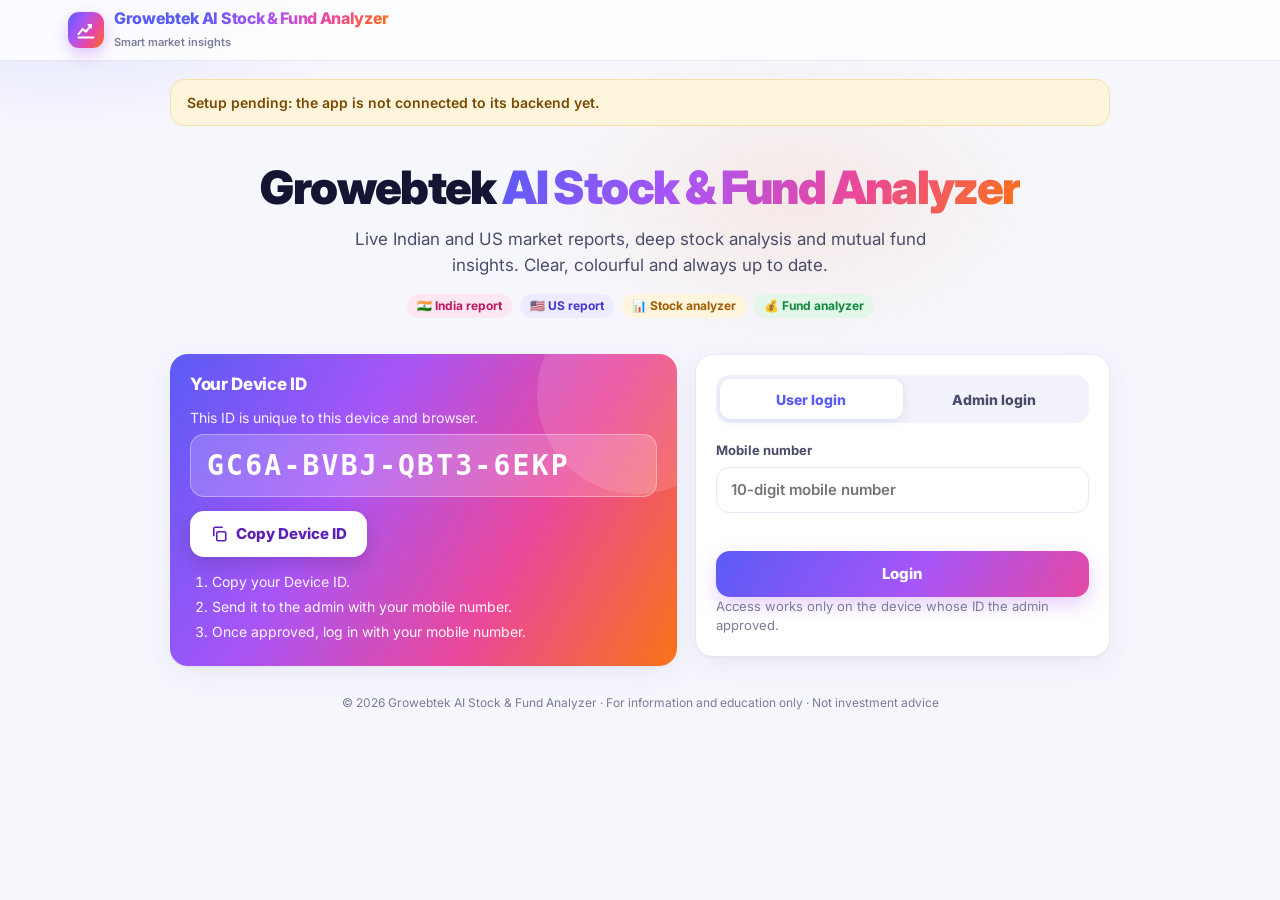
==== analyzer/index.html @ 5ca9fc2e "Growebtek AI Stock & Fund Analyzer: login, admin panel, India/US reports, stock and fund analyzers C" ====
<!doctype html>
<html lang="en">
<head>
<meta charset="utf-8">
<meta name="viewport" content="width=device-width,initial-scale=1">
<title>Stock Analyzer · Growebtek AI Stock &amp; Fund Analyzer</title>
<meta name="description" content="Analyze any listed stock worldwide: price chart, returns, technicals, fundamentals, analyst view, AI scorecard, and side-by-side comparison.">
<meta name="theme-color" content="#6d5efc">
<meta name="robots" content="noindex">
<link rel="icon" href="data:image/svg+xml,<svg xmlns='http://www.w3.org/2000/svg' viewBox='0 0 32 32'><defs><linearGradient id='g' x1='0' x2='1'><stop offset='0' stop-color='%235b5bf6'/><stop offset='.5' stop-color='%23ec4899'/><stop offset='1' stop-color='%23f97316'/></linearGradient></defs><rect width='32' height='32' rx='9' fill='url(%23g)'/><path d='M6 22l6-7 5 4 8-10' fill='none' stroke='white' stroke-width='3' stroke-linecap='round' stroke-linejoin='round'/></svg>">
<link rel="preconnect" href="https://fonts.googleapis.com"><link rel="preconnect" href="https://fonts.gstatic.com" crossorigin>
<link href="https://fonts.googleapis.com/css2?family=Inter:wght@400;500;600;700;800;900&display=swap" rel="stylesheet">
<link rel="stylesheet" href="../app.css">
<link rel="stylesheet" href="analyzer.css">
</head>
<body class="gw">
<main class="gw-wrap">
  <section class="an-hero">
    <div>
      <h1>AI <span>Stock Analyzer</span></h1>
      <p>Any listed company, any country. Get a full analysis in its own currency, or compare up to 4 stocks side by side.</p>
    </div>
    <div class="an-tabs" role="tablist" aria-label="Mode">
      <button type="button" role="tab" id="tab-analyze" aria-selected="true" aria-controls="panel-analyze">📊 Analyze</button>
      <button type="button" role="tab" id="tab-compare" aria-selected="false" aria-controls="panel-compare">⚖️ Compare <span class="cnt" id="cmp-cnt">0</span></button>
    </div>
  </section>

  <section class="gw-card an-search">
    <div class="an-sbox">
      <svg class="ic" width="20" height="20" viewBox="0 0 24 24" fill="none" stroke="currentColor" stroke-width="2.4" stroke-linecap="round" aria-hidden="true"><circle cx="11" cy="11" r="7"/><path d="M20 20l-3.5-3.5"/></svg>
      <input id="q" class="gw-input" type="search" autocomplete="off" spellcheck="false" placeholder="Search a company or symbol, e.g. Reliance, Apple, Toyota" aria-label="Search stocks" role="combobox" aria-expanded="false" aria-controls="dd" aria-autocomplete="list">
      <span class="gw-spin dark" id="q-spin" hidden></span>
      <div class="an-dd" id="dd" role="listbox" hidden></div>
    </div>
    <div class="an-picks" id="picks"></div>
    <div class="an-picks" id="recent" hidden></div>
  </section>

  <section id="panel-analyze" role="tabpanel" aria-labelledby="tab-analyze">
    <div class="an-out" id="an-out"></div>
  </section>

  <section id="panel-compare" role="tabpanel" aria-labelledby="tab-compare" hidden>
    <div class="an-out">
      <div class="gw-card">
        <h2>⚖️ Compare stocks <span class="sub">2 to 4 stocks, any countries</span></h2>
        <div class="an-cmpbar" id="cmp-chips"></div>
        <p class="an-hint" id="cmp-hint"></p>
      </div>
      <div id="cmp-out" class="an-out" style="margin-top:0"></div>
    </div>
  </section>
</main>
<footer class="gw-foot">© <span id="yr"></span> Growebtek AI Stock &amp; Fund Analyzer · For information and education only · Not investment advice</footer>
<script src="../config.js"></script>
<script src="../app.js"></script>
<script src="analyzer.js"></script>
</body>
</html>
---- app.css ----
/* Growebtek AI Stock & Fund Analyzer — shared light, colourful theme */
:root{
  --gw-bg:#f6f7fd;--gw-card:#ffffff;--gw-soft:#f1f2fb;--gw-line:#e6e8f3;
  --gw-ink:#141532;--gw-ink-2:#4a4c6a;--gw-ink-3:#7a7c99;
  --gw-indigo:#5b5bf6;--gw-violet:#8b5cf6;--gw-pink:#ec4899;--gw-orange:#f97316;--gw-amber:#f59e0b;
  --gw-teal:#14b8a6;--gw-sky:#0ea5e9;--gw-green:#16a34a;--gw-red:#dc2626;
  --gw-up:#0f8a3c;--gw-up-bg:#e3f6ea;--gw-dn:#d02a2a;--gw-dn-bg:#fde7e7;
  --gw-grad:linear-gradient(120deg,#5b5bf6 0%,#a855f7 35%,#ec4899 68%,#f97316 100%);
  --gw-r:18px;--gw-shadow:0 1px 2px rgba(20,21,50,.04),0 8px 28px rgba(60,64,140,.08);
  --gw-sans:"Inter",system-ui,-apple-system,"Segoe UI",Roboto,"Helvetica Neue",Arial,sans-serif;
  --gw-mono:ui-monospace,"SF Mono","JetBrains Mono",Menlo,Consolas,monospace;
}
.gw *{box-sizing:border-box}
body.gw{margin:0;font:15px/1.5 var(--gw-sans);color:var(--gw-ink);background:var(--gw-bg);-webkit-font-smoothing:antialiased;min-height:100vh}
body.gw::before{content:"";position:fixed;inset:-20vh -10vw auto;height:70vh;z-index:-1;pointer-events:none;
  background:radial-gradient(40vw 30vh at 12% 20%,rgba(91,91,246,.16),transparent 70%),radial-gradient(36vw 28vh at 85% 10%,rgba(236,72,153,.14),transparent 70%),radial-gradient(30vw 26vh at 60% 60%,rgba(249,115,22,.10),transparent 70%)}
.gw h1,.gw h2,.gw h3{margin:0;letter-spacing:-.02em;line-height:1.2}
.gw p{margin:0}
.gw a{color:var(--gw-indigo)}
.gw .num{font-family:var(--gw-mono);font-variant-numeric:tabular-nums;letter-spacing:-.01em}
.gw .up{color:var(--gw-up)}.gw .dn{color:var(--gw-dn)}.gw .muted{color:var(--gw-ink-3)}
.gw-wrap{max-width:1180px;margin:0 auto;padding:0 18px}
.gw :focus-visible{outline:3px solid color-mix(in srgb,var(--gw-indigo) 55%,transparent);outline-offset:2px}

/* ---------- app bar (also injected into report pages) ---------- */
.gw-bar{position:sticky;top:0;z-index:60;background:rgba(255,255,255,.82);backdrop-filter:saturate(1.6) blur(14px);-webkit-backdrop-filter:saturate(1.6) blur(14px);border-bottom:1px solid var(--gw-line);font-family:var(--gw-sans)}
.gw-bar-in{max-width:1180px;margin:0 auto;padding:0 18px;height:60px;display:flex;align-items:center;gap:12px}
.gw-logo{display:flex;align-items:center;gap:10px;text-decoration:none;color:var(--gw-ink);min-width:0;flex:1 1 auto}
.gw-logo-mark{width:36px;height:36px;border-radius:11px;background:var(--gw-grad);display:grid;place-items:center;flex:none;box-shadow:0 6px 16px rgba(168,85,247,.35)}
.gw-logo-t{font-weight:800;font-size:16px;letter-spacing:-.02em;line-height:1.1;overflow:hidden;text-overflow:ellipsis;white-space:nowrap}
.gw-logo-t span{background:var(--gw-grad);-webkit-background-clip:text;background-clip:text;color:transparent}
.gw-logo-s{font-size:11px;color:var(--gw-ink-3);font-weight:600;white-space:nowrap}
.gw-dev{display:inline-flex;align-items:center;gap:6px;padding:5px 6px 5px 10px;border-radius:999px;background:var(--gw-soft);border:1px solid var(--gw-line);font-size:12px;color:var(--gw-ink-2);white-space:nowrap}
.gw-dev b{font-family:var(--gw-mono);font-weight:700;color:var(--gw-ink);letter-spacing:.04em}
.gw-btn-ic{border:0;background:#fff;border:1px solid var(--gw-line);border-radius:999px;height:26px;padding:0 9px;font:700 11px var(--gw-sans);color:var(--gw-indigo);cursor:pointer}
.gw-btn-ic:hover{background:var(--gw-indigo);color:#fff}
.gw-nav-btn{display:inline-flex;align-items:center;gap:6px;height:36px;padding:0 14px;border-radius:12px;border:1px solid var(--gw-line);background:#fff;color:var(--gw-ink);font:700 13px var(--gw-sans);text-decoration:none;cursor:pointer;white-space:nowrap}
.gw-nav-btn:hover{border-color:var(--gw-indigo);color:var(--gw-indigo)}
.gw-nav-btn.out{color:var(--gw-red)}.gw-nav-btn.out:hover{border-color:var(--gw-red);background:var(--gw-dn-bg)}
@media (max-width:720px){
  .gw-bar-in{height:auto;min-height:56px;padding:8px 12px;flex-wrap:wrap;gap:8px}
  .gw-logo-s{display:none}.gw-logo-t{font-size:14px;white-space:normal}
  .gw-logo-mark{width:32px;height:32px}
  .gw-bar .gw-dev{order:5;width:100%;justify-content:space-between}
  .gw-nav-btn{height:32px;padding:0 10px;font-size:12px}
  .gw-nav-btn .lbl{display:none}
}

/* ---------- building blocks ---------- */
.gw-card{background:var(--gw-card);border:1px solid var(--gw-line);border-radius:var(--gw-r);box-shadow:var(--gw-shadow);padding:20px}
.gw-card h2{font-size:17px;font-weight:800;margin-bottom:12px;display:flex;align-items:center;gap:8px}
.gw-card h2 .sub{font-size:12px;font-weight:600;color:var(--gw-ink-3);letter-spacing:0}
.gw-grid{display:grid;gap:16px}
.gw-g2{grid-template-columns:repeat(2,minmax(0,1fr))}.gw-g3{grid-template-columns:repeat(3,minmax(0,1fr))}.gw-g4{grid-template-columns:repeat(4,minmax(0,1fr))}
@media (max-width:900px){.gw-g3,.gw-g4{grid-template-columns:repeat(2,minmax(0,1fr))}}
@media (max-width:620px){.gw-g2,.gw-g3{grid-template-columns:1fr}}
.gw-btn{display:inline-flex;align-items:center;justify-content:center;gap:8px;height:46px;padding:0 20px;border:0;border-radius:14px;font:800 15px var(--gw-sans);cursor:pointer;color:#fff;background:var(--gw-grad);background-size:160% 100%;box-shadow:0 8px 20px rgba(168,85,247,.28);transition:background-position .4s,transform .15s,box-shadow .2s;text-decoration:none}
.gw-btn:hover{background-position:100% 0;transform:translateY(-1px)}
.gw-btn:disabled{opacity:.6;cursor:wait;transform:none}
.gw-btn.ghost{background:#fff;color:var(--gw-ink);border:1px solid var(--gw-line);box-shadow:none}
.gw-btn.ghost:hover{border-color:var(--gw-indigo);color:var(--gw-indigo)}
.gw-btn.sm{height:36px;padding:0 14px;font-size:13px;border-radius:11px}
.gw-btn.danger{background:#fff;color:var(--gw-red);border:1px solid #f5c2c2;box-shadow:none}
.gw-btn.danger:hover{background:var(--gw-dn-bg)}
.gw-field{display:flex;flex-direction:column;gap:6px;margin-bottom:14px}
.gw-field label{font-size:13px;font-weight:700;color:var(--gw-ink-2)}
.gw-input{height:46px;border:1.5px solid var(--gw-line);border-radius:13px;padding:0 14px;font:600 15px var(--gw-sans);color:var(--gw-ink);background:#fff;width:100%;transition:border-color .2s,box-shadow .2s}
.gw-input:focus{outline:0;border-color:var(--gw-indigo);box-shadow:0 0 0 4px rgba(91,91,246,.14)}
.gw-input.mono{font-family:var(--gw-mono);letter-spacing:.06em;text-transform:uppercase}
.gw-err{color:var(--gw-red);font-size:13px;font-weight:600;min-height:18px;margin:-4px 0 10px}
.gw-ok{color:var(--gw-up)}
.gw-chip{display:inline-flex;align-items:center;gap:5px;padding:3px 10px;border-radius:999px;font-size:12px;font-weight:700;background:var(--gw-soft);color:var(--gw-ink-2);white-space:nowrap}
.gw-chip.green{background:var(--gw-up-bg);color:var(--gw-up)}.gw-chip.red{background:var(--gw-dn-bg);color:var(--gw-dn)}
.gw-chip.amber{background:#fff4dc;color:#a15c00}.gw-chip.indigo{background:#ecebff;color:#4338ca}.gw-chip.pink{background:#fde7f3;color:#be185d}
.gw-tbl{width:100%;border-collapse:collapse;font-size:14px}
.gw-tbl th{font-size:11px;text-transform:uppercase;letter-spacing:.06em;color:var(--gw-ink-3);font-weight:800;text-align:left;padding:8px 10px;border-bottom:1px solid var(--gw-line);white-space:nowrap}
.gw-tbl td{padding:10px;border-bottom:1px solid var(--gw-line);vertical-align:middle}
.gw-tbl tr:last-child td{border-bottom:0}
.gw-tbl .r{text-align:right}
.gw-tbl-wrap{overflow-x:auto;-webkit-overflow-scrolling:touch}
.gw-toast{position:fixed;left:50%;bottom:24px;transform:translateX(-50%) translateY(20px);background:var(--gw-ink);color:#fff;padding:10px 18px;border-radius:12px;font:700 14px var(--gw-sans);opacity:0;transition:.25s;z-index:100;pointer-events:none;box-shadow:0 10px 30px rgba(0,0,0,.2)}
.gw-toast.show{opacity:1;transform:translateX(-50%) translateY(0)}
.gw-spin{width:18px;height:18px;border-radius:50%;border:2.5px solid rgba(255,255,255,.45);border-top-color:#fff;animation:gwspin .8s linear infinite}
.gw-spin.dark{border-color:var(--gw-line);border-top-color:var(--gw-indigo)}
@keyframes gwspin{to{transform:rotate(360deg)}}
.gw-foot{text-align:center;font-size:12px;color:var(--gw-ink-3);padding:28px 16px 36px}
.gw-disc{font-size:12px;color:var(--gw-ink-3);margin-top:10px}
@media (prefers-reduced-motion:reduce){.gw *{transition:none!important;animation:none!important}}
---- analyzer/analyzer.css ----
/* Growebtek AI Stock & Fund Analyzer — Stock Analyzer page */
.an-hero{padding:26px 0 6px;display:flex;flex-wrap:wrap;align-items:flex-end;justify-content:space-between;gap:12px}
.an-hero h1{font-size:clamp(24px,4vw,34px);font-weight:900}
.an-hero h1 span{background:var(--gw-grad);-webkit-background-clip:text;background-clip:text;color:transparent}
.an-hero p{color:var(--gw-ink-2);font-size:15px;margin-top:6px;max-width:620px}
.an-tabs{display:inline-flex;background:#fff;border:1px solid var(--gw-line);border-radius:14px;padding:4px;gap:4px;box-shadow:var(--gw-shadow)}
.an-tabs button{border:0;background:transparent;font:800 14px var(--gw-sans);color:var(--gw-ink-2);height:38px;padding:0 18px;border-radius:11px;cursor:pointer;display:inline-flex;align-items:center;gap:6px}
.an-tabs button[aria-selected="true"]{background:var(--gw-grad);color:#fff;box-shadow:0 6px 16px rgba(168,85,247,.28)}
.an-tabs .cnt{background:rgba(255,255,255,.3);border-radius:999px;padding:0 7px;font-size:12px}
.an-tabs button[aria-selected="false"] .cnt{background:var(--gw-soft)}

.an-search{margin-top:16px;position:relative;z-index:20}
.an-sbox{position:relative}
.an-sbox svg.ic{position:absolute;left:15px;top:50%;transform:translateY(-50%);color:var(--gw-ink-3);pointer-events:none}
.an-sbox .gw-input{padding-left:44px;padding-right:44px;height:52px;font-size:16px;border-radius:15px}
.an-sbox .gw-spin{position:absolute;right:16px;top:50%;margin-top:-9px}
.an-dd{position:absolute;left:0;right:0;top:calc(100% + 6px);background:#fff;border:1px solid var(--gw-line);border-radius:16px;box-shadow:0 18px 44px rgba(40,44,110,.18);overflow:hidden;max-height:380px;overflow-y:auto}
.an-dd button{display:flex;width:100%;align-items:center;gap:10px;border:0;background:#fff;padding:11px 14px;text-align:left;cursor:pointer;font:600 14px var(--gw-sans);color:var(--gw-ink);border-bottom:1px solid var(--gw-soft)}
.an-dd button:last-child{border-bottom:0}
.an-dd button:hover,.an-dd button.act{background:#f3f2ff}
.an-dd .nm{flex:1;min-width:0}
.an-dd .nm b{display:block;font-weight:700;white-space:nowrap;overflow:hidden;text-overflow:ellipsis}
.an-dd .nm small{font-family:var(--gw-mono);font-size:12px;color:var(--gw-indigo);font-weight:700}
.an-dd .empty{padding:14px;color:var(--gw-ink-3);font-size:14px}
.an-picks{display:flex;flex-wrap:wrap;gap:6px;align-items:center;margin-top:12px}
.an-picks .lb{font-size:12px;font-weight:800;color:var(--gw-ink-3);text-transform:uppercase;letter-spacing:.06em;margin-right:4px}
.an-pick{border:1px solid var(--gw-line);background:#fff;border-radius:999px;padding:5px 12px;font:700 13px var(--gw-sans);color:var(--gw-ink-2);cursor:pointer;display:inline-flex;gap:6px;align-items:center}
.an-pick small{font:700 11px var(--gw-mono);color:var(--gw-ink-3)}
.an-pick:hover{border-color:var(--gw-indigo);color:var(--gw-indigo)}
.an-pick.rec{background:var(--gw-soft)}
.an-clear{border:0;background:none;font:700 12px var(--gw-sans);color:var(--gw-ink-3);cursor:pointer;text-decoration:underline}

.an-out{margin-top:18px;display:flex;flex-direction:column;gap:16px}
.an-empty{text-align:center;padding:40px 20px}
.an-empty .big{font-size:44px}
.an-empty h3{font-size:20px;font-weight:800;margin:8px 0 6px}
.an-empty p{color:var(--gw-ink-2);max-width:480px;margin:0 auto}
.an-load{display:flex;align-items:center;gap:14px;padding:26px 22px}
.an-load b{display:block;font-size:16px}
.an-load span{color:var(--gw-ink-3);font-size:14px}
.an-load .gw-spin{width:30px;height:30px;border-width:3.5px;flex:none}
.an-skel{height:12px;border-radius:8px;background:linear-gradient(90deg,var(--gw-soft),#e9eaf8,var(--gw-soft));background-size:200% 100%;animation:anskel 1.2s linear infinite;margin-top:10px}
@keyframes anskel{to{background-position:-200% 0}}
.an-error{border-color:#f5c2c2;background:#fffafa;display:flex;gap:14px;align-items:flex-start}
.an-error .big{font-size:28px}
.an-error b{display:block;margin-bottom:4px}

/* header */
.an-head{display:grid;grid-template-columns:1.25fr 1fr;gap:20px;position:relative;overflow:hidden}
.an-head::before{content:"";position:absolute;inset:0 0 auto 0;height:5px;background:var(--gw-grad)}
.an-name{font-size:clamp(20px,3vw,28px);font-weight:900}
.an-tags{display:flex;flex-wrap:wrap;gap:6px;margin-top:8px}
.an-price{display:flex;align-items:baseline;flex-wrap:wrap;gap:10px;margin-top:14px}
.an-price .p{font-size:clamp(28px,5vw,40px);font-weight:900;letter-spacing:-.03em}
.an-price .gw-chip{font-size:14px;padding:4px 12px}
.an-time{font-size:12px;color:var(--gw-ink-3);margin-top:4px}
.an-acts{display:flex;flex-wrap:wrap;gap:8px;margin-top:14px}
.an-stats{display:grid;grid-template-columns:1fr 1fr;gap:10px;align-content:start}
.an-stat{background:var(--gw-soft);border-radius:14px;padding:10px 12px;min-width:0}
.an-stat span{display:block;font-size:11px;font-weight:800;color:var(--gw-ink-3);text-transform:uppercase;letter-spacing:.05em}
.an-stat b{display:block;font-size:16px;font-weight:800;margin-top:2px;white-space:nowrap;overflow:hidden;text-overflow:ellipsis}
.an-stat.full{grid-column:1/-1}
.an-range{position:relative;height:8px;border-radius:999px;background:linear-gradient(90deg,#f87171,#fbbf24,#34d399);margin:10px 0 6px}
.an-range i{position:absolute;top:50%;width:16px;height:16px;border-radius:50%;background:#fff;border:3px solid var(--gw-indigo);transform:translate(-50%,-50%);box-shadow:0 2px 6px rgba(0,0,0,.2)}
.an-range-l{display:flex;justify-content:space-between;font-size:12px;color:var(--gw-ink-2);font-weight:600}
@media (max-width:820px){.an-head{grid-template-columns:1fr}}

/* chart */
.an-ctop{display:flex;flex-wrap:wrap;align-items:center;justify-content:space-between;gap:10px;margin-bottom:10px}
.an-ctop h2{margin:0!important}
.an-seg{display:inline-flex;background:var(--gw-soft);border-radius:11px;padding:3px;gap:2px}
.an-seg button{border:0;background:transparent;font:800 12px var(--gw-sans);color:var(--gw-ink-2);height:30px;padding:0 11px;border-radius:9px;cursor:pointer}
.an-seg button[aria-pressed="true"]{background:#fff;color:var(--gw-indigo);box-shadow:0 2px 6px rgba(60,64,140,.14)}
.an-chart{position:relative;width:100%;touch-action:pan-y;user-select:none}
.an-chart svg{display:block;width:100%;overflow:visible}
.an-chart .ax{font:600 11px var(--gw-sans);fill:var(--gw-ink-3)}
.an-tip{position:absolute;top:6px;pointer-events:none;background:rgba(20,21,50,.92);color:#fff;border-radius:11px;padding:8px 10px;font-size:12px;line-height:1.45;white-space:nowrap;z-index:5;box-shadow:0 8px 20px rgba(0,0,0,.2);display:none}
.an-tip b{font-weight:800}
.an-tip .sw{display:inline-block;width:8px;height:8px;border-radius:50%;margin-right:5px}
.an-legend{display:flex;flex-wrap:wrap;gap:8px 16px;margin-top:10px;font-size:13px;font-weight:700;color:var(--gw-ink-2)}
.an-legend span{display:inline-flex;align-items:center;gap:6px}
.an-legend i{width:18px;height:4px;border-radius:2px;display:inline-block}
.an-legend i.dash{background:repeating-linear-gradient(90deg,currentColor 0 5px,transparent 5px 8px)!important;height:3px}
.an-chg{font-size:14px;font-weight:800}

/* verdict */
.an-verdict{background:linear-gradient(125deg,#4f46e5 0%,#9333ea 45%,#db2777 80%,#f97316 120%);color:#fff;border:0;display:flex;gap:22px;align-items:center;position:relative;overflow:hidden}
.an-verdict::after{content:"";position:absolute;right:-70px;top:-70px;width:240px;height:240px;border-radius:50%;background:rgba(255,255,255,.1)}
.an-ring{flex:none;position:relative;width:118px;height:118px;z-index:1}
.an-ring svg{width:118px;height:118px;transform:rotate(-90deg)}
.an-ring div{position:absolute;inset:0;display:grid;place-items:center;text-align:center}
.an-ring b{font-size:32px;font-weight:900;line-height:1}
.an-ring small{display:block;font-size:11px;opacity:.85;font-weight:700}
.an-vtxt{position:relative;z-index:1;min-width:0}
.an-vtxt .lbl{font-size:12px;font-weight:800;text-transform:uppercase;letter-spacing:.08em;opacity:.85}
.an-vbadge{display:inline-flex;align-items:center;gap:8px;flex-wrap:wrap;margin:4px 0 8px}
.an-vbadge .v{font-size:28px;font-weight:900;background:#fff;color:#5b21b6;padding:2px 16px;border-radius:12px}
.an-vbadge .r{font-size:13px;font-weight:800;background:rgba(255,255,255,.2);border:1px solid rgba(255,255,255,.35);padding:4px 12px;border-radius:999px}
.an-vtxt p{font-size:15px;opacity:.96;max-width:720px}
@media (max-width:620px){.an-verdict{flex-direction:column;align-items:flex-start;gap:12px}}

/* score bars */
.an-score{margin-bottom:13px}
.an-score:last-child{margin-bottom:0}
.an-score .t{display:flex;justify-content:space-between;align-items:baseline;gap:8px;font-weight:800;font-size:14px}
.an-score .t b{font-family:var(--gw-mono);font-size:14px}
.an-bar{height:10px;border-radius:999px;background:var(--gw-soft);margin:5px 0 4px;overflow:hidden}
.an-bar i{display:block;height:100%;border-radius:999px}
.an-score p{font-size:12px;color:var(--gw-ink-3)}

/* returns tiles */
.an-rets{display:grid;grid-template-columns:repeat(4,minmax(0,1fr));gap:10px}
.an-ret{border-radius:14px;padding:12px 10px;text-align:center;background:var(--gw-soft)}
.an-ret span{display:block;font-size:11px;font-weight:800;color:var(--gw-ink-3);text-transform:uppercase;letter-spacing:.05em}
.an-ret b{display:block;font-size:17px;font-weight:800;margin-top:3px}
.an-ret.pos{background:var(--gw-up-bg)}.an-ret.pos b{color:var(--gw-up)}
.an-ret.neg{background:var(--gw-dn-bg)}.an-ret.neg b{color:var(--gw-dn)}
@media (max-width:420px){.an-rets{grid-template-columns:repeat(2,minmax(0,1fr))}}

/* pros / cons */
.an-list{list-style:none;margin:0;padding:0;display:flex;flex-direction:column;gap:8px}
.an-list li{display:flex;gap:10px;align-items:flex-start;font-size:14px;padding:10px 12px;border-radius:12px}
.an-list.pro li{background:#effaf3}.an-list.con li{background:#fff3f3}
.an-list li i{flex:none;width:22px;height:22px;border-radius:50%;display:grid;place-items:center;font-style:normal;font-weight:900;font-size:13px;color:#fff;margin-top:1px}
.an-list.pro li i{background:var(--gw-up)}.an-list.con li i{background:var(--gw-dn)}

/* scenarios */
.an-scen{display:grid;grid-template-columns:repeat(3,minmax(0,1fr));gap:12px}
.an-sc{border-radius:16px;padding:16px;color:#fff;position:relative;overflow:hidden}
.an-sc::after{content:"";position:absolute;right:-30px;bottom:-40px;width:110px;height:110px;border-radius:50%;background:rgba(255,255,255,.14)}
.an-sc.bull{background:linear-gradient(135deg,#10b981,#0ea5e9)}
.an-sc.base{background:linear-gradient(135deg,#6366f1,#a855f7)}
.an-sc.bear{background:linear-gradient(135deg,#f97316,#e11d48)}
.an-sc span{font-size:12px;font-weight:800;text-transform:uppercase;letter-spacing:.07em;opacity:.9}
.an-sc b{display:block;font-size:24px;font-weight:900;margin-top:4px}
.an-sc em{font-style:normal;font-weight:800;font-size:14px;background:rgba(255,255,255,.22);padding:2px 9px;border-radius:999px;display:inline-block;margin-top:4px}
.an-sc p{font-size:13px;margin-top:8px;opacity:.95;position:relative;z-index:1}
@media (max-width:720px){.an-scen{grid-template-columns:1fr}}

/* key-value grids */
.an-kv{display:grid;grid-template-columns:repeat(2,minmax(0,1fr));gap:8px}
.an-kv div{background:var(--gw-soft);border-radius:12px;padding:9px 12px;min-width:0}
.an-kv span{display:block;font-size:11px;font-weight:800;color:var(--gw-ink-3);text-transform:uppercase;letter-spacing:.04em}
.an-kv b{display:block;font-size:15px;font-weight:800;margin-top:1px;white-space:nowrap;overflow:hidden;text-overflow:ellipsis}
.an-kv small{font-size:12px;font-weight:700}
@media (min-width:1000px){.an-kv.k3{grid-template-columns:repeat(3,minmax(0,1fr))}}
.an-sr{margin-top:14px;display:flex;flex-direction:column;gap:6px}
.an-sr div{display:flex;justify-content:space-between;align-items:center;padding:8px 12px;border-radius:11px;font-size:14px;font-weight:700}
.an-sr .res{background:#fff1f1;color:#b42318}.an-sr .sup{background:#ecfbf2;color:#0f7a37}.an-sr .now{background:#ecebff;color:#4338ca}
.an-sr small{font-weight:700;opacity:.8}
.an-h3{font-size:13px;font-weight:800;color:var(--gw-ink-2);text-transform:uppercase;letter-spacing:.06em;margin:16px 0 8px}

/* analyst */
.an-rec{display:flex;align-items:center;gap:14px;flex-wrap:wrap}
.an-rec .big{font-size:24px;font-weight:900}
.an-stack{display:flex;height:16px;border-radius:999px;overflow:hidden;margin:12px 0 8px;background:var(--gw-soft)}
.an-stack i{display:block;height:100%}
.an-stk-l{display:flex;flex-wrap:wrap;gap:6px 14px;font-size:12px;font-weight:700;color:var(--gw-ink-2)}
.an-stk-l span{display:inline-flex;align-items:center;gap:5px}
.an-stk-l i{width:10px;height:10px;border-radius:3px;display:inline-block}
.an-tgt{position:relative;height:40px;margin:18px 8px 4px}
.an-tgt .ln{position:absolute;left:0;right:0;top:18px;height:6px;border-radius:999px;background:linear-gradient(90deg,#fca5a5,#c7d2fe,#86efac)}
.an-tgt .mk{position:absolute;top:10px;transform:translateX(-50%);display:flex;flex-direction:column;align-items:center}
.an-tgt .mk i{width:4px;height:22px;border-radius:2px;background:var(--gw-ink)}
.an-tgt .mk.mean i{background:var(--gw-indigo);width:6px}
.an-tgt .mk small{position:absolute;top:-16px;white-space:nowrap;font-size:11px;font-weight:800}

/* profile & news */
.an-about{font-size:14px;color:var(--gw-ink-2)}
.an-more{border:0;background:none;color:var(--gw-indigo);font:700 13px var(--gw-sans);cursor:pointer;padding:0}
.an-news{list-style:none;margin:0;padding:0}
.an-news li{padding:11px 0;border-bottom:1px solid var(--gw-line)}
.an-news li:last-child{border-bottom:0}
.an-news a{font-weight:700;text-decoration:none;color:var(--gw-ink);font-size:15px}
.an-news a:hover{color:var(--gw-indigo);text-decoration:underline}
.an-news small{display:block;color:var(--gw-ink-3);font-size:12px;margin-top:2px;font-weight:600}
.an-discl{background:#fff8e6;border:1px solid #f6dfa8;color:#7a4a00;border-radius:14px;padding:12px 16px;font-size:13px;font-weight:600;text-align:center}

/* compare */
.an-cmpbar{display:flex;flex-wrap:wrap;gap:8px;align-items:center}
.an-cchip{display:inline-flex;align-items:center;gap:8px;border-radius:999px;padding:6px 6px 6px 12px;font:700 13px var(--gw-sans);background:#fff;border:2px solid var(--c,var(--gw-line))}
.an-cchip i{width:10px;height:10px;border-radius:50%;background:var(--c)}
.an-cchip small{font-family:var(--gw-mono);color:var(--gw-ink-3);font-weight:700}
.an-cchip button{border:0;background:var(--gw-soft);width:24px;height:24px;border-radius:50%;cursor:pointer;font:800 14px var(--gw-sans);color:var(--gw-ink-2);line-height:1}
.an-cchip button:hover{background:var(--gw-dn-bg);color:var(--gw-dn)}
.an-cchip .gw-spin{width:14px;height:14px;border-width:2px}
.an-cchip.err{border-color:#f5c2c2;background:#fff5f5}
.an-hint{font-size:13px;color:var(--gw-ink-3);margin-top:8px}
.an-ctbl td,.an-ctbl th{white-space:nowrap}
.an-ctbl th.sym{text-transform:none;letter-spacing:0;font-size:13px;color:var(--gw-ink);text-align:right}
.an-ctbl th.sym i{display:inline-block;width:9px;height:9px;border-radius:50%;margin-right:6px}
.an-ctbl td:first-child{font-weight:700;color:var(--gw-ink-2);position:sticky;left:0;background:#fff;z-index:1}
.an-ctbl td.best{background:var(--gw-up-bg);color:var(--gw-up);font-weight:800}
.an-ctbl tr.grp td{background:var(--gw-soft);font-size:11px;text-transform:uppercase;letter-spacing:.06em;font-weight:800;color:var(--gw-ink-3);padding:6px 10px}
.an-sum{margin:0;padding-left:20px;display:flex;flex-direction:column;gap:6px;font-size:15px}
.an-note{font-size:13px;color:#7a4a00;background:#fff4dc;border-radius:11px;padding:8px 12px;margin-top:12px}
[hidden]{display:none!important}
.an-col{display:flex;flex-direction:column;gap:16px;min-width:0}
@media (max-width:600px){.an-kv b,.an-stat b{white-space:normal;overflow-wrap:anywhere}.an-kv b small{display:inline-block}}
.an-list li i svg{display:block}
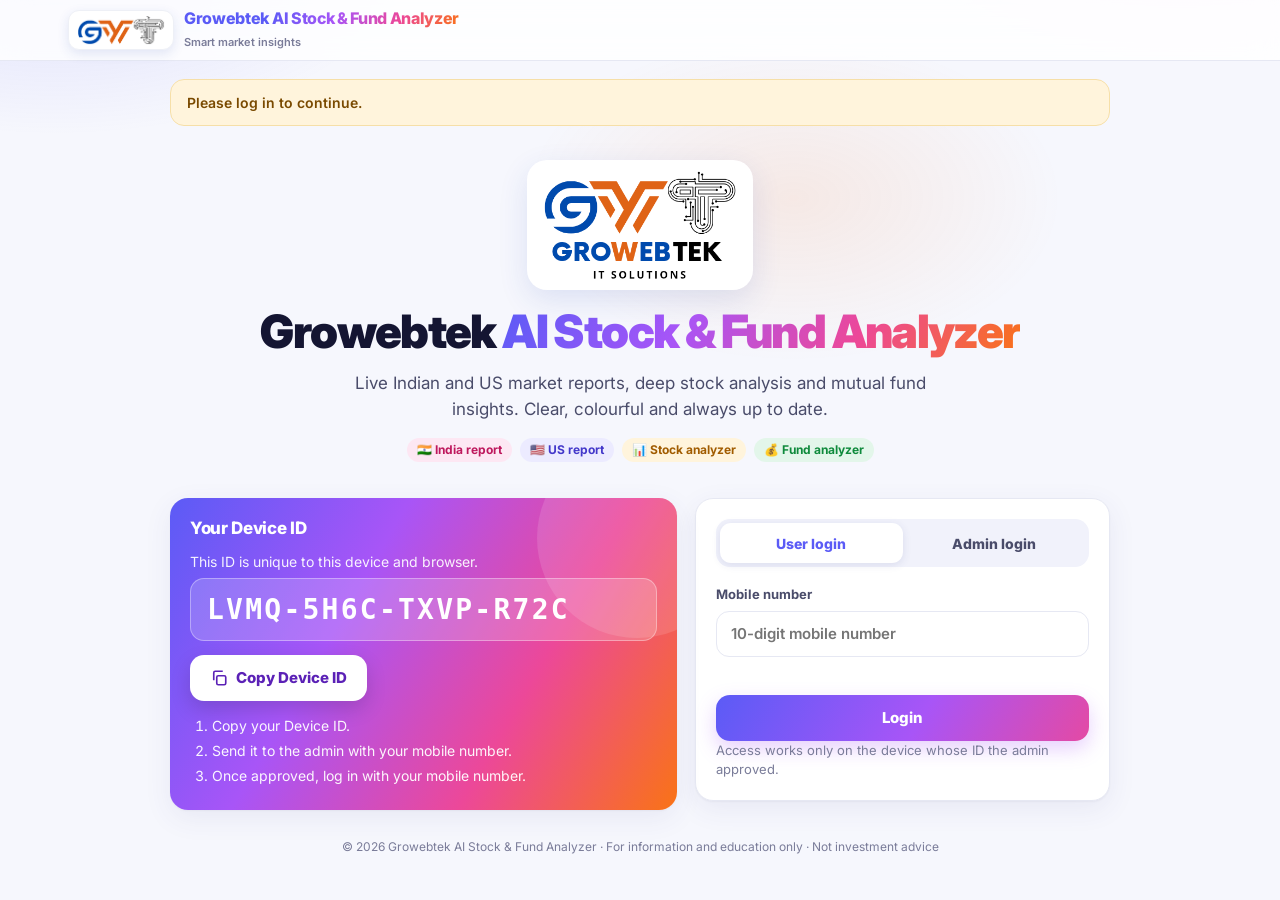
==== commit bbc8ae9a: "Add the Growebtek logo to the app bar, home page and browser icon Co-Authored-By: Claude Opus 5.5 <n" ====
--- a/analyzer/index.html
+++ b/analyzer/index.html
@@ -7,7 +7,8 @@
 <meta name="description" content="Analyze any listed stock worldwide: price chart, returns, technicals, fundamentals, analyst view, AI scorecard, and side-by-side comparison.">
 <meta name="theme-color" content="#6d5efc">
 <meta name="robots" content="noindex">
-<link rel="icon" href="data:image/svg+xml,<svg xmlns='http://www.w3.org/2000/svg' viewBox='0 0 32 32'><defs><linearGradient id='g' x1='0' x2='1'><stop offset='0' stop-color='%235b5bf6'/><stop offset='.5' stop-color='%23ec4899'/><stop offset='1' stop-color='%23f97316'/></linearGradient></defs><rect width='32' height='32' rx='9' fill='url(%23g)'/><path d='M6 22l6-7 5 4 8-10' fill='none' stroke='white' stroke-width='3' stroke-linecap='round' stroke-linejoin='round'/></svg>">
+<link rel="icon" type="image/png" href="../assets/icon.png">
+<link rel="apple-touch-icon" href="../assets/icon.png">
 <link rel="preconnect" href="https://fonts.googleapis.com"><link rel="preconnect" href="https://fonts.gstatic.com" crossorigin>
 <link href="https://fonts.googleapis.com/css2?family=Inter:wght@400;500;600;700;800;900&display=swap" rel="stylesheet">
 <link rel="stylesheet" href="../app.css">
--- a/app.css
+++ b/app.css
@@ -26,7 +26,7 @@
 .gw-bar{position:sticky;top:0;z-index:60;background:rgba(255,255,255,.82);backdrop-filter:saturate(1.6) blur(14px);-webkit-backdrop-filter:saturate(1.6) blur(14px);border-bottom:1px solid var(--gw-line);font-family:var(--gw-sans)}
 .gw-bar-in{max-width:1180px;margin:0 auto;padding:0 18px;height:60px;display:flex;align-items:center;gap:12px}
 .gw-logo{display:flex;align-items:center;gap:10px;text-decoration:none;color:var(--gw-ink);min-width:0;flex:1 1 auto}
-.gw-logo-mark{width:36px;height:36px;border-radius:11px;background:var(--gw-grad);display:grid;place-items:center;flex:none;box-shadow:0 6px 16px rgba(168,85,247,.35)}
+.gw-logo-mark{padding:4px 8px;border-radius:11px;background:#fff;border:1px solid #eef0f6;display:grid;place-items:center;flex:none;box-shadow:0 4px 12px rgba(30,64,175,.12)}.gw-logo-mark img{height:30px;width:auto;display:block}
 .gw-logo-t{font-weight:800;font-size:16px;letter-spacing:-.02em;line-height:1.1;overflow:hidden;text-overflow:ellipsis;white-space:nowrap}
 .gw-logo-t span{background:var(--gw-grad);-webkit-background-clip:text;background-clip:text;color:transparent}
 .gw-logo-s{font-size:11px;color:var(--gw-ink-3);font-weight:600;white-space:nowrap}
@@ -40,7 +40,7 @@
 @media (max-width:720px){
   .gw-bar-in{height:auto;min-height:56px;padding:8px 12px;flex-wrap:wrap;gap:8px}
   .gw-logo-s{display:none}.gw-logo-t{font-size:14px;white-space:normal}
-  .gw-logo-mark{width:32px;height:32px}
+  .gw-logo-mark{padding:3px 6px}.gw-logo-mark img{height:24px}
   .gw-bar .gw-dev{order:5;width:100%;justify-content:space-between}
   .gw-nav-btn{height:32px;padding:0 10px;font-size:12px}
   .gw-nav-btn .lbl{display:none}
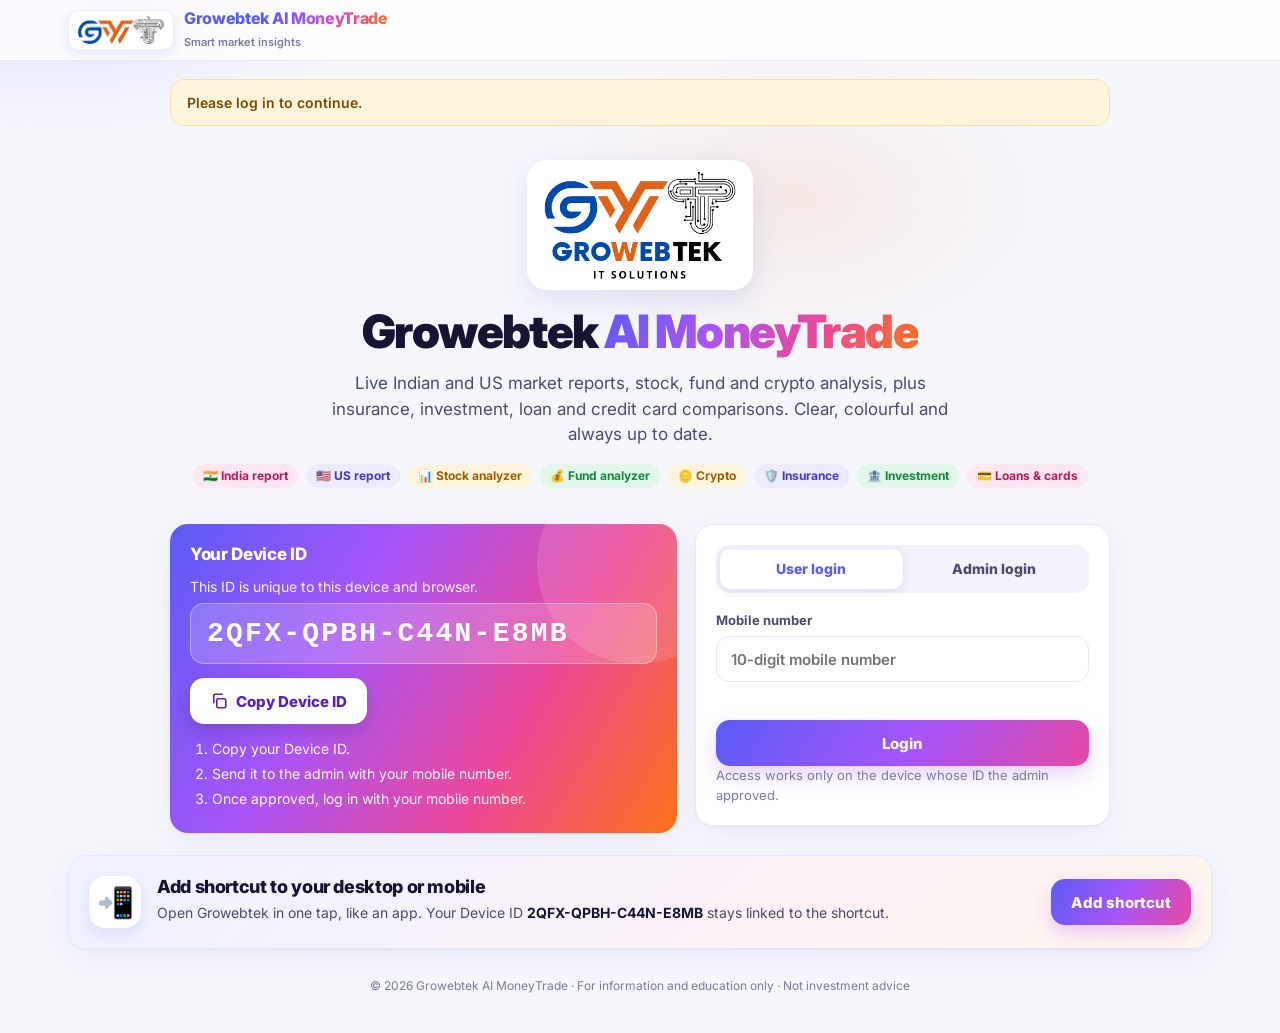
==== commit e7800c22: "Add Crypto, Insurance, Investment and Loan & Credit Card sections; rename to Growebtek AI MoneyTrade" ====
--- a/analyzer/index.html
+++ b/analyzer/index.html
@@ -3,7 +3,7 @@
 <head>
 <meta charset="utf-8">
 <meta name="viewport" content="width=device-width,initial-scale=1">
-<title>Stock Analyzer · Growebtek AI Stock &amp; Fund Analyzer</title>
+<title>Stock Analyzer · Growebtek AI MoneyTrade</title>
 <meta name="description" content="Analyze any listed stock worldwide: price chart, returns, technicals, fundamentals, analyst view, AI scorecard, and side-by-side comparison.">
 <meta name="theme-color" content="#6d5efc">
 <meta name="robots" content="noindex">
@@ -53,7 +53,7 @@
     </div>
   </section>
 </main>
-<footer class="gw-foot">© <span id="yr"></span> Growebtek AI Stock &amp; Fund Analyzer · For information and education only · Not investment advice</footer>
+<footer class="gw-foot">© <span id="yr"></span> Growebtek AI MoneyTrade · For information and education only · Not investment advice</footer>
 <script src="../config.js"></script>
 <script src="../app.js"></script>
 <script src="analyzer.js"></script>
--- a/app.css
+++ b/app.css
@@ -86,3 +86,16 @@
 .gw-foot{text-align:center;font-size:12px;color:var(--gw-ink-3);padding:28px 16px 36px}
 .gw-disc{font-size:12px;color:var(--gw-ink-3);margin-top:10px}
 @media (prefers-reduced-motion:reduce){.gw *{transition:none!important;animation:none!important}}
+
+/* ---------- add-shortcut card ---------- */
+.gw-install{display:flex;align-items:flex-start;gap:16px;margin-top:22px;border:1px solid #e0e7ff;background:linear-gradient(135deg,#eef2ff,#fdf2f8 60%,#fff7ed)}
+.gw-install-ic{font-size:30px;line-height:1;flex:none;width:52px;height:52px;border-radius:16px;background:#fff;display:grid;place-items:center;box-shadow:0 6px 16px rgba(91,91,246,.15)}
+.gw-install-tx{flex:1 1 auto;min-width:0}
+.gw-install h2{font-size:18px;margin:0 0 4px}
+.gw-install p{margin:0;color:var(--gw-ink-2);font-size:14px}
+.gw-install p b{white-space:nowrap;color:var(--gw-ink)}
+.gw-install .gw-btn{flex:none;align-self:center}
+.gw-install-steps{margin-top:12px;background:#fff;border-radius:12px;padding:12px 14px;font-size:14px;color:var(--gw-ink-2)}
+.gw-install-steps ol{margin:0;padding-left:20px}.gw-install-steps li{margin:4px 0}
+.gw-install-note{margin-top:8px!important;font-weight:600}
+@media (max-width:620px){.gw-install{flex-wrap:wrap}.gw-install .gw-btn{width:100%}.gw-install-ic{width:44px;height:44px;font-size:24px}}
--- a/analyzer/analyzer.css
+++ b/analyzer/analyzer.css
@@ -198,3 +198,7 @@
 .an-col{display:flex;flex-direction:column;gap:16px;min-width:0}
 @media (max-width:600px){.an-kv b,.an-stat b{white-space:normal;overflow-wrap:anywhere}.an-kv b small{display:inline-block}}
 .an-list li i svg{display:block}
+.an-chd{font-size:15px;display:flex;align-items:center;gap:8px;margin-bottom:10px}
+.an-chd i{display:inline-block;width:10px;height:10px;border-radius:50%}
+.an-ccol{min-width:0}
+.an-ctbl td small{font-size:11px}
